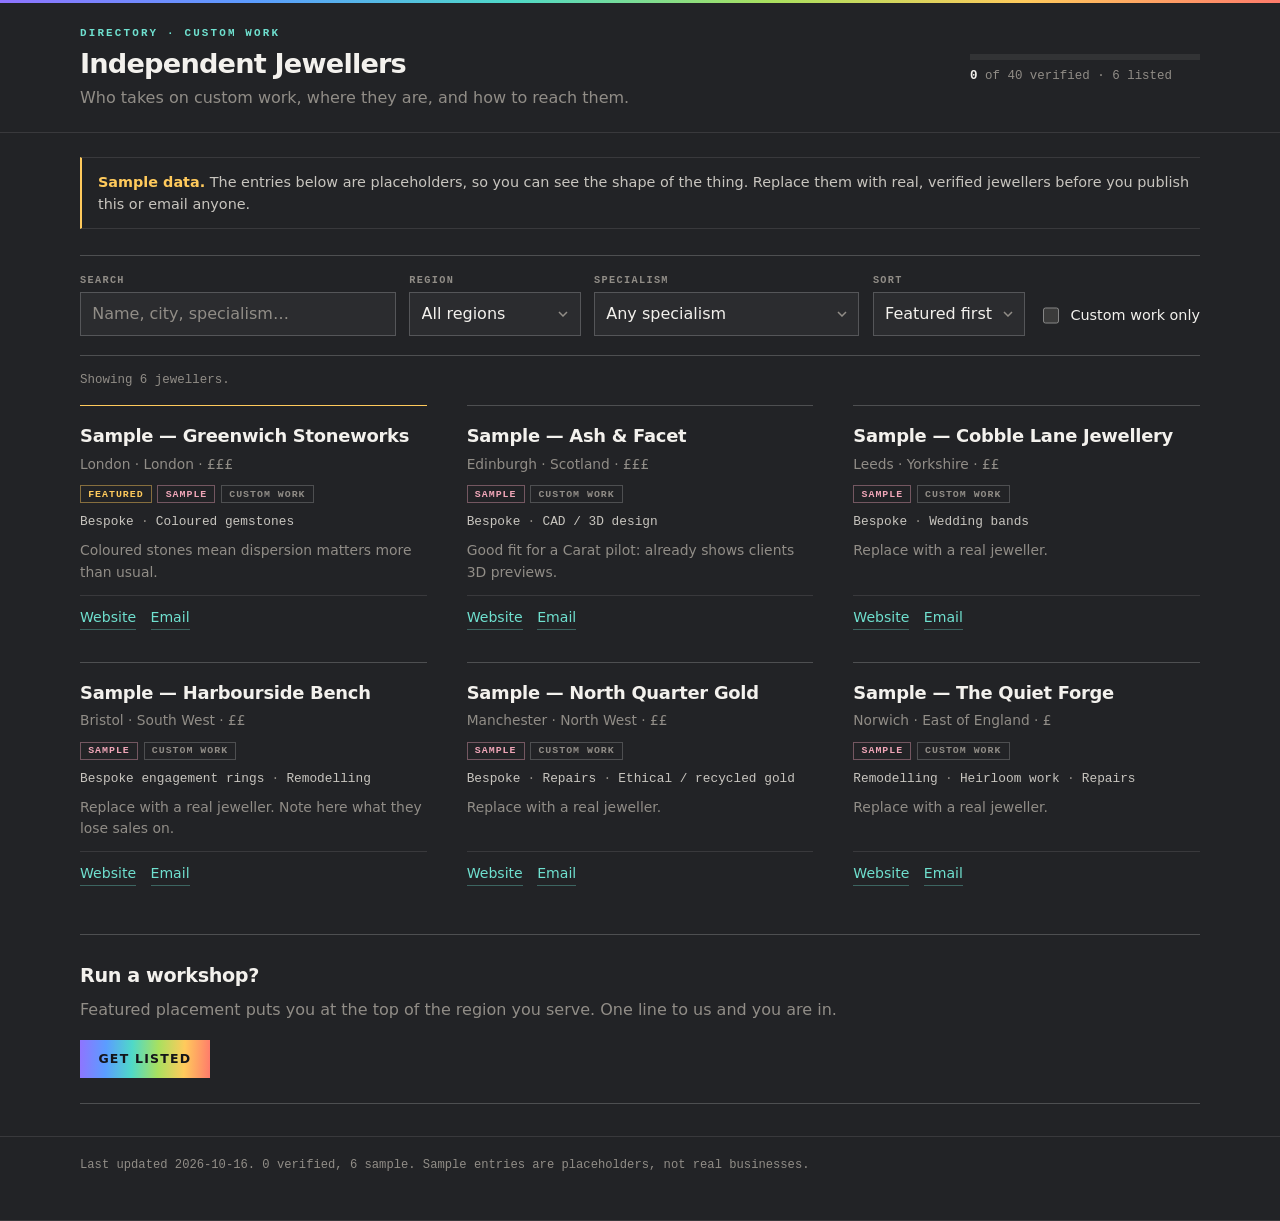
==== directory/index.html @ ed3cdb75 "Carat: a spectral gem renderer in raw WebGPU A physically-based spectral ray tracer for gemstones, w" ====
<!doctype html>
<html lang="en-GB">
<head>
<meta charset="utf-8">
<meta name="viewport" content="width=device-width, initial-scale=1">
<title>Independent Jewellers — who does custom work</title>
<meta name="description" content="A directory of independent jewellers who take on custom work: bespoke commissions, remodelling and design.">
<link rel="stylesheet" href="styles.css?v=2">
</head>
<body>

<header class="site">
  <div class="wrap">
    <div class="brand">
      <p class="eyebrow">Directory · custom work</p>
      <h1>Independent Jewellers</h1>
      <p class="tagline">Who takes on custom work, where they are, and how to reach them.</p>
    </div>
    <div class="progress" aria-label="Sourcing progress">
      <div class="bar"><span id="bar"></span></div>
      <p><strong id="sourcedCount">0</strong> of <span id="target">40</span> verified
         · <span id="listedCount">0</span> listed</p>
    </div>
  </div>
</header>

<main class="wrap">

  <p class="banner" id="sampleBanner" hidden>
    <strong>Sample data.</strong> The entries below are placeholders, so you can see the shape of
    the thing. Replace them with real, verified jewellers before you publish this or email anyone.
  </p>

  <section class="controls" aria-label="Filters and sorting">
    <div class="field grow">
      <label for="q">Search</label>
      <input id="q" type="search" placeholder="Name, city, specialism…" autocomplete="off">
    </div>
    <div class="field">
      <label for="region">Region</label>
      <select id="region"></select>
    </div>
    <div class="field">
      <label for="spec">Specialism</label>
      <select id="spec"></select>
    </div>
    <div class="field">
      <label for="sort">Sort</label>
      <select id="sort">
        <option value="featured">Featured first</option>
        <option value="name">Name (A–Z)</option>
        <option value="city">City (A–Z)</option>
      </select>
    </div>
    <div class="field check">
      <input id="customOnly" type="checkbox">
      <label for="customOnly">Custom work only</label>
    </div>
  </section>

  <p class="resultline" id="resultLine" role="status" aria-live="polite"></p>

  <section class="grid" id="grid"></section>
  <p class="empty" id="empty" hidden>Nothing matches those filters.</p>

  <section class="cta">
    <h2>Run a workshop?</h2>
    <p>Featured placement puts you at the top of the region you serve. One line to us and you are in.</p>
    <a class="btn" href="mailto:nabilbabaslimane@gmail.com?subject=Directory%20listing">Get listed</a>
  </section>

</main>

<footer class="site">
  <div class="wrap">
    <p id="footNote"></p>
  </div>
</footer>

<script src="data/jewellers.js"></script>
<script src="app.js"></script>
</body>
</html>
---- directory/styles.css ----
/* Independent Jewellers directory.
   Same language as the Prism case study: the renderer's #222326 ground, one
   spectral rule, and hairline structure instead of cards and pills. The JS is
   untouched, so every class name below is load-bearing. */

:root {
  color-scheme: dark;

  --bg:          #222326;
  --ink:         #f3f1ed;
  --ink-soft:    #c8c5bf;
  --muted:       #918d87;
  --rule:        rgba(255, 255, 255, 0.10);
  --rule-strong: rgba(255, 255, 255, 0.20);
  --link:        #6fe0cf;
  --warn:        #ffca5c;
  --ok:          #8fe0a8;

  --s1: #8f74ff;  --s2: #5b9dff;  --s3: #4fd9c8;
  --s4: #a9e05f;  --s5: #ffca5c;  --s6: #ff7b6b;
  --spectrum: linear-gradient(92deg,
    var(--s1), var(--s2) 20%, var(--s3) 40%, var(--s4) 60%, var(--s5) 80%, var(--s6));

  --sans: system-ui, -apple-system, "Segoe UI", Roboto, Helvetica, Arial, sans-serif;
  --mono: ui-monospace, SFMono-Regular, "SF Mono", Consolas, "Liberation Mono", monospace;

  --chevron: url("data:image/svg+xml,%3Csvg xmlns='http://www.w3.org/2000/svg' width='10' height='6'%3E%3Cpath d='M1 1l4 4 4-4' fill='none' stroke='%23918d87' stroke-width='1.5'/%3E%3C/svg%3E");
}

* { box-sizing: border-box; }
html { -webkit-text-size-adjust: 100%; }

body {
  margin: 0;
  background: var(--bg);
  color: var(--ink);
  font: 16px/1.55 var(--sans);
  -webkit-font-smoothing: antialiased;
}

/* The signature, shared with the case study: a beam split into its wavelengths. */
body::before {
  content: "";
  position: fixed; top: 0; left: 0; right: 0; height: 3px;
  background: var(--spectrum); z-index: 50;
}

::selection { background: rgba(111, 224, 207, 0.28); }

.wrap { width: min(1120px, 100% - 2.5rem); margin-inline: auto; }

a { color: var(--link); text-decoration: none; border-bottom: 1px solid rgba(111, 224, 207, 0.35); }
a:hover { border-bottom-color: var(--link); }
a:focus-visible,
input:focus-visible,
select:focus-visible,
button:focus-visible {
  outline: 2px solid var(--link);
  outline-offset: 2px;
}

/* --------------------------------------------------------------------- header */
.site { border-bottom: 1px solid var(--rule); margin-top: 3px; }
.site .wrap {
  display: flex; flex-wrap: wrap; gap: 1rem 2rem;
  align-items: center; justify-content: space-between;
  padding: 1.5rem 0 1.35rem;
}
.eyebrow {
  margin: 0 0 0.65rem;
  font: 600 0.68rem var(--mono);
  text-transform: uppercase; letter-spacing: 0.2em;
  color: var(--link);
}
.brand h1 { margin: 0; font-size: 1.7rem; letter-spacing: -0.03em; line-height: 1.1; }
.tagline { margin: 0.4rem 0 0; color: var(--muted); }

.progress { min-width: 230px; }
.progress .bar {
  height: 6px;
  background: rgba(255, 255, 255, 0.07);
  overflow: hidden;
}
/* the fill is the same beam, cut to length as coverage grows */
.progress .bar span {
  display: block; height: 100%; width: 0;
  background: var(--spectrum);
  transition: width 0.4s ease;
}
.progress p { margin: 0.55rem 0 0; color: var(--muted); font: 400 0.78rem var(--mono); }
.progress strong { color: var(--ink); }

/* --------------------------------------------------------------------- banner */
.banner {
  margin: 1.5rem 0 0;
  padding: 0.8rem 0 0.8rem 1rem;
  border-left: 2px solid var(--warn);
  border-top: 1px solid var(--rule);
  border-bottom: 1px solid var(--rule);
  font-size: 0.9rem;
  color: var(--ink-soft);
}
.banner strong { color: var(--warn); }

/* ------------------------------------------------------------------- controls */
.controls {
  display: flex; flex-wrap: wrap; gap: 0.85rem;
  align-items: end;
  margin: 1.6rem 0 0;
  padding: 1.15rem 0;
  border-top: 1px solid var(--rule-strong);
  border-bottom: 1px solid var(--rule-strong);
}
.field { display: flex; flex-direction: column; gap: 0.35rem; min-width: 150px; }
.field.grow { flex: 1 1 220px; }
.field label {
  font: 600 0.64rem var(--mono);
  text-transform: uppercase; letter-spacing: 0.13em;
  color: var(--muted);
}
.field input[type="search"],
.field select {
  appearance: none;
  width: 100%;
  padding: 0.55rem 0.7rem;
  background-color: rgba(255, 255, 255, 0.04);
  color: var(--ink);
  border: 1px solid var(--rule-strong);
  border-radius: 0;
  font: inherit;
}
.field input[type="search"]::placeholder { color: var(--muted); }
.field select {
  background-image: var(--chevron);
  background-repeat: no-repeat;
  background-position: right 0.7rem center;
  padding-right: 2rem;
}
.field input[type="search"]:hover,
.field select:hover { border-color: rgba(255, 255, 255, 0.34); }
.field.check {
  flex-direction: row; align-items: center; gap: 0.5rem;
  padding-bottom: 0.6rem;
}
.field.check input { width: 1.05rem; height: 1.05rem; accent-color: var(--link); }
.field.check label {
  text-transform: none; letter-spacing: 0;
  font: 400 0.9rem var(--sans); color: var(--ink);
}

.resultline { margin: 1.1rem 0; color: var(--muted); font: 400 0.78rem var(--mono); }

/* ----------------------------------------------------------------------- grid */
.grid {
  display: grid;
  grid-template-columns: repeat(auto-fill, minmax(300px, 1fr));
  gap: 2rem 2.5rem;
}

.card {
  display: flex; flex-direction: column; gap: 0.7rem;
  padding-top: 1rem;
  border-top: 1px solid var(--rule-strong);
}
/* featured work gets the warm end of the spectrum as its marker */
.card.is-featured { border-top-color: var(--warn); }
.card h3 { margin: 0; font-size: 1.12rem; letter-spacing: -0.015em; }
.card .where { margin: 0.25rem 0 0; color: var(--muted); font-size: 0.86rem; }
.card .badges { margin: 0.65rem 0 0; display: flex; flex-wrap: wrap; gap: 0.35rem; }

.badge {
  display: inline-block;
  padding: 0.14rem 0.45rem;
  font: 600 0.62rem var(--mono);
  text-transform: uppercase; letter-spacing: 0.1em;
  border: 1px solid var(--rule-strong);
  border-radius: 0;
  color: var(--muted);
}
.badge.featured { color: var(--warn);  border-color: rgba(255, 202, 92, 0.45); }
.badge.sample   { color: #f0a6b8;      border-color: rgba(240, 166, 184, 0.4); }
.badge.ok       { color: var(--ok);    border-color: rgba(143, 224, 168, 0.4); }

/* Specialisms are plain text, not chips: two rows of little boxes next to the
   status badges turns the card into soup. */
.card .specs {
  margin: 0; padding: 0; list-style: none;
  display: flex; flex-wrap: wrap; gap: 0;
  font: 400 0.8rem var(--mono);
  color: var(--ink-soft);
}
.card .specs li + li::before { content: "·"; color: var(--muted); margin: 0 0.45rem; }
.card .notes { margin: 0; color: var(--muted); font-size: 0.87rem; }

.card-foot {
  margin-top: auto;
  display: flex; flex-wrap: wrap; gap: 0.4rem 1rem;
  justify-content: space-between; align-items: baseline;
  border-top: 1px solid var(--rule);
  padding-top: 0.7rem;
}
.card-foot .contact { margin: 0; display: flex; gap: 0.9rem; font-size: 0.88rem; }
.card-foot .checked { margin: 0; font: 400 0.68rem var(--mono); color: var(--muted); }

.empty {
  padding: 2.2rem;
  text-align: center;
  color: var(--muted);
  border: 1px dashed var(--rule-strong);
}

/* ------------------------------------------------------------------------ cta */
.cta {
  margin: 3rem 0 1rem;
  padding: 1.6rem 0;
  border-top: 1px solid var(--rule-strong);
  border-bottom: 1px solid var(--rule-strong);
}
.cta h2 { margin: 0 0 0.45rem; font-size: 1.2rem; letter-spacing: -0.02em; }
.cta p { margin: 0 0 1.1rem; color: var(--muted); }

.btn {
  display: inline-block;
  padding: 0.7rem 1.15rem;
  background: var(--spectrum);
  color: #141519;
  font: 700 0.78rem var(--sans);
  text-transform: uppercase; letter-spacing: 0.1em;
  text-decoration: none;
  border: none; border-radius: 0;
}
.btn:hover { filter: brightness(1.12); color: #141519; }

/* --------------------------------------------------------------------- footer */
footer.site { margin-top: 2rem; border-top: 1px solid var(--rule); }
footer.site .wrap { padding: 1.3rem 0 3rem; }
footer.site p { margin: 0; color: var(--muted); font: 400 0.76rem var(--mono); }

@media (max-width: 34rem) {
  .grid { gap: 1.75rem; }
}

@media (prefers-reduced-motion: reduce) {
  .progress .bar span { transition: none; }
}
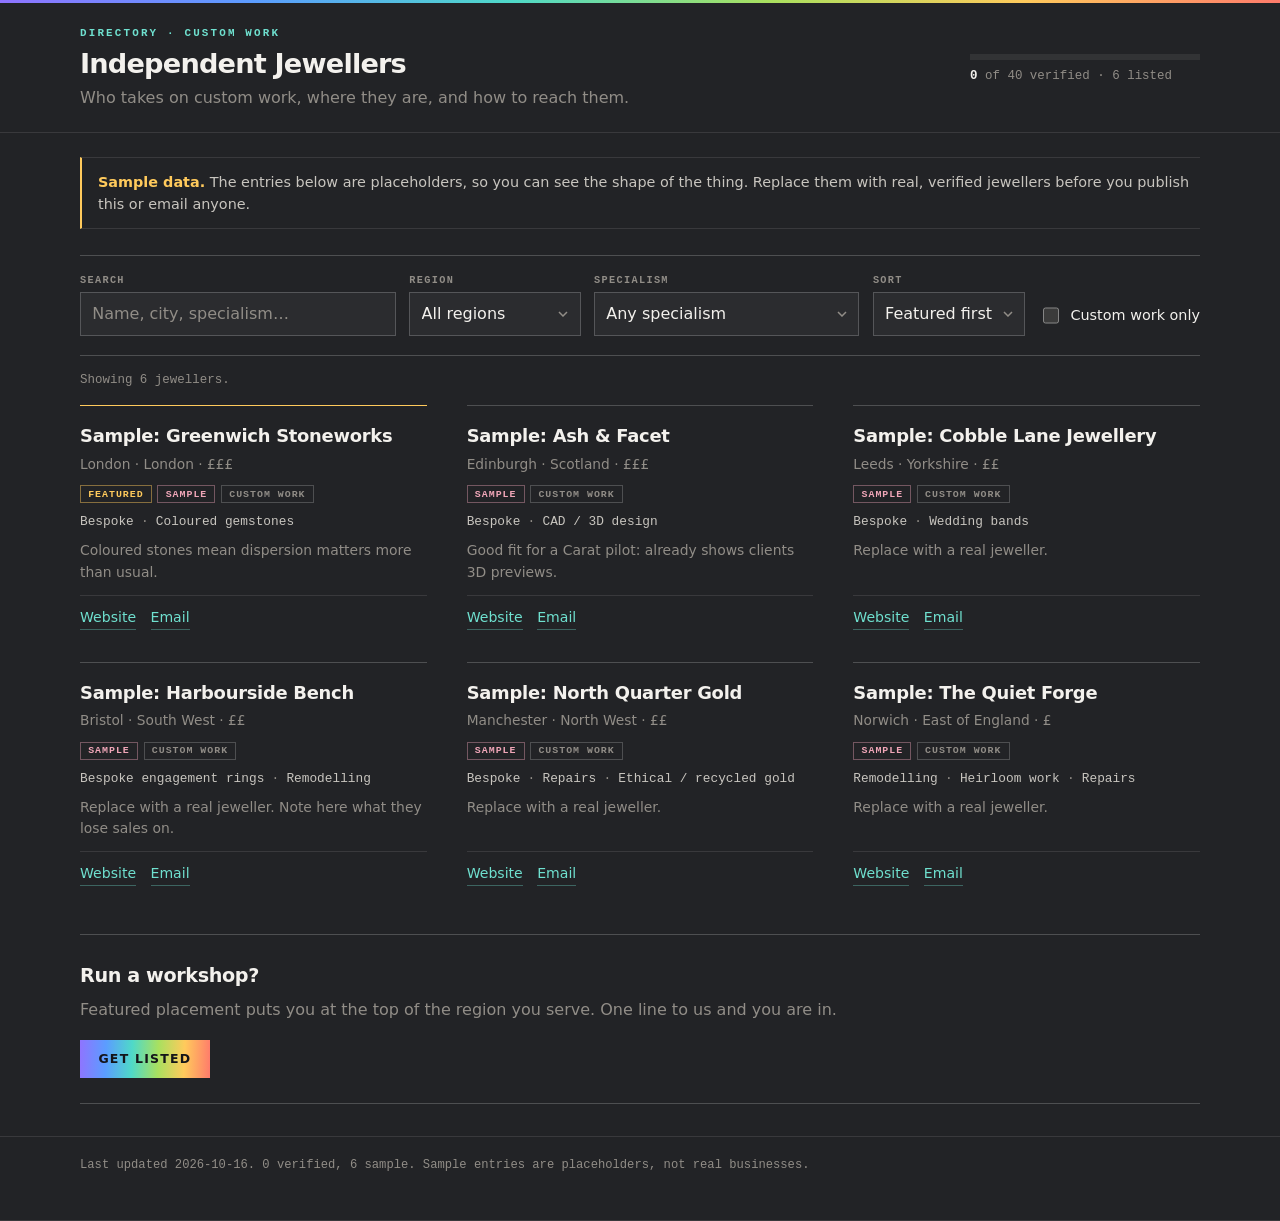
==== commit 4d96363f: "Reduce bold and dashes across the docs and case study" ====
--- a/directory/index.html
+++ b/directory/index.html
@@ -3,7 +3,7 @@
 <head>
 <meta charset="utf-8">
 <meta name="viewport" content="width=device-width, initial-scale=1">
-<title>Independent Jewellers — who does custom work</title>
+<title>Independent Jewellers: who does custom work</title>
 <meta name="description" content="A directory of independent jewellers who take on custom work: bespoke commissions, remodelling and design.">
 <link rel="stylesheet" href="styles.css?v=2">
 </head>
